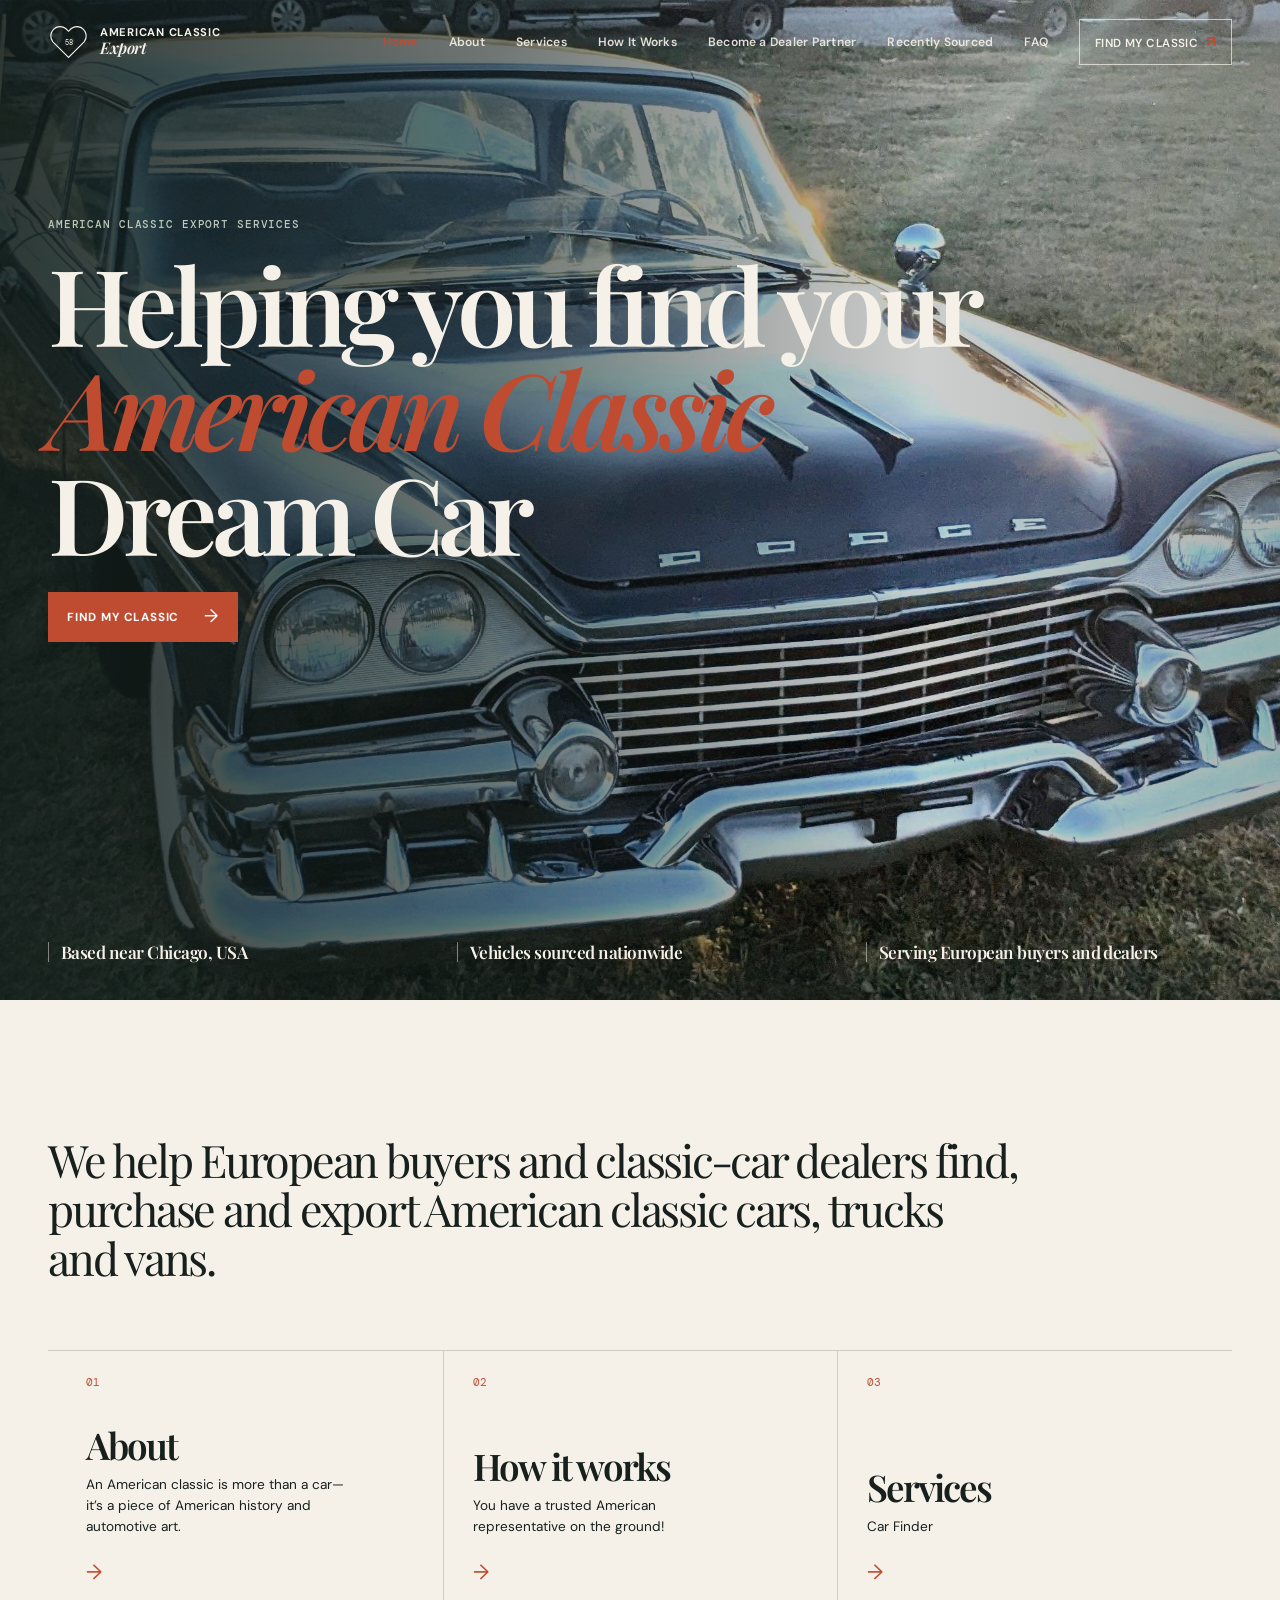
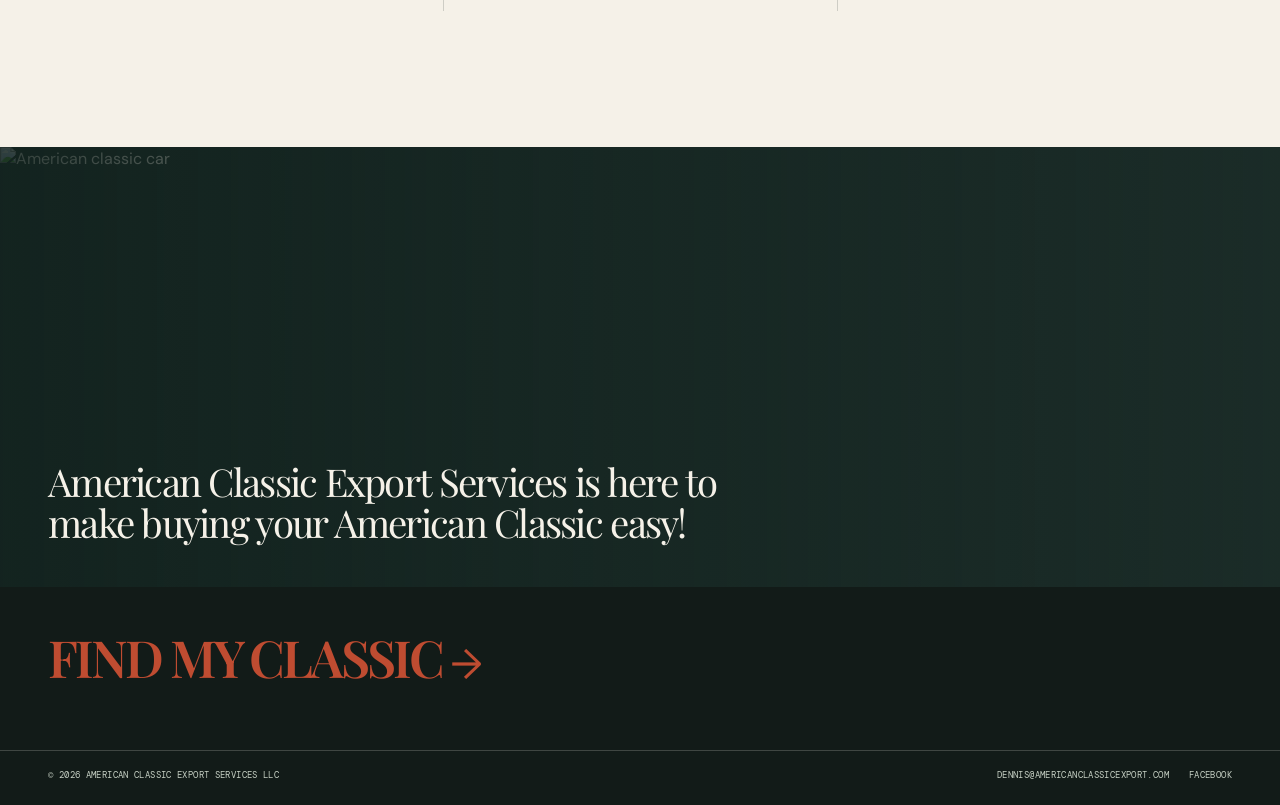
==== index.html @ 4fb4a0dd "Build American Classic Export website" ====
﻿<!doctype html>
<html lang="en">
  <head>
    <meta charset="UTF-8" />
    <meta name="viewport" content="width=device-width, initial-scale=1.0" />
    <meta name="description" content="American Classic Export Services" />
    <title>American Classic Export Services</title>
    <link rel="preconnect" href="https://fonts.googleapis.com" />
    <link rel="preconnect" href="https://fonts.gstatic.com" crossorigin />
    <link
      href="https://fonts.googleapis.com/css2?family=DM+Mono:wght@400;500&family=DM+Sans:opsz,wght@9..40,400;9..40,500;9..40,600;9..40,700&family=Playfair+Display:ital,wght@0,600;0,700;0,800;1,600&display=swap"
      rel="stylesheet"
    />
    <link rel="stylesheet" href="styles.css" />
  </head>
  <body>
    <div class="page-loader" aria-hidden="true"><span>ACE</span></div>
    <header class="site-header" data-site-header></header>
    <main>
      <section class="hero home-hero">
        <div class="hero-backdrop"></div>
        <div class="hero-grid"></div>
        <div class="hero-content wrapper">
          <p class="eyebrow light reveal">American Classic Export Services</p>
          <h1 class="reveal">
            Helping you find your<br /><i>American Classic</i><br />Dream Car
          </h1>
          <div class="hero-actions reveal">
            <a class="button button-primary" href="car-finder.html"
              >FIND MY CLASSIC <span>→</span></a
            >
          </div>
        </div>
        <div class="hero-foot wrapper">
          <div><strong>Based near Chicago, USA</strong></div>
          <div><strong>Vehicles sourced nationwide</strong></div>
          <div><strong>Serving European buyers and dealers</strong></div>
        </div>
      </section>
      <section class="home-intro section wrapper">
        <p class="home-statement reveal">
          We help European buyers and classic-car dealers find, purchase and
          export American classic cars, trucks and vans.
        </p>
        <div class="home-cards">
          <a class="home-card reveal" href="about.html"
            ><span>01</span>
            <h2>About</h2>
            <p>
              An American classic is more than a car—it’s a piece of American
              history and automotive art.
            </p>
            <b>→</b></a
          >
          <a class="home-card reveal" href="how-it-works.html"
            ><span>02</span>
            <h2>How it works</h2>
            <p>You have a trusted American representative on the ground!</p>
            <b>→</b></a
          >
          <a class="home-card reveal" href="services.html"
            ><span>03</span>
            <h2>Services</h2>
            <p>Car Finder</p>
            <b>→</b></a
          >
        </div>
      </section>
      <section class="home-image-band">
        <img src="assets/home-page-background.jpeg" alt="American classic car" />
        <div class="wrapper">
          <p>
            American Classic Export Services is here to make buying your
            American Classic easy!
          </p>
        </div>
      </section>
    </main>
    <footer class="site-footer" data-site-footer></footer>
    <script src="https://cdn.jsdelivr.net/npm/@emailjs/browser@4/dist/email.min.js"></script>
    <script src="app.js"></script>
  </body>
</html>
---- styles.css ----
:root {
  --ink: #17201d;
  --pine: #1c2d29;
  --moss: #657264;
  --cream: #f5f1e8;
  --sand: #dfd4c2;
  --rust: #bf4c31;
  --line: rgba(23, 32, 29, .17);
  --serif: "Playfair Display", Georgia, serif;
  --sans: "DM Sans", Arial, sans-serif;
  --mono: "DM Mono", monospace;
  --ease: cubic-bezier(.2, .75, .25, 1);
}

* { box-sizing: border-box; }
html { scroll-behavior: smooth; scroll-padding-top: 5.5rem; }
body { margin: 0; background: var(--cream); color: var(--ink); font-family: var(--sans); font-size: 16px; line-height: 1.55; overflow-x: hidden; }
body.nav-open { overflow: hidden; }
a { color: inherit; text-decoration: none; }
button, input, textarea, select { font: inherit; }
button { cursor: pointer; }
img { display: block; width: 100%; }

.page-loader { align-items: center; background: var(--pine); color: var(--cream); display: flex; font-family: var(--serif); font-size: 2rem; inset: 0; justify-content: center; letter-spacing: -.08em; opacity: 1; position: fixed; z-index: 100; transition: opacity .45s ease, visibility .45s; }
.page-loader span { border: 1px solid rgba(245,241,232,.5); border-radius: 50%; display: grid; height: 5.4rem; letter-spacing: -.07em; place-items: center; width: 5.4rem; animation: loaderSpin .75s var(--ease); }
body.loaded .page-loader { opacity: 0; visibility: hidden; }
@keyframes loaderSpin { from { opacity: 0; transform: rotate(-25deg) scale(.7); } to { opacity: 1; transform: rotate(0) scale(1); } }

.wrapper { margin: 0 auto; max-width: 1392px; padding-left: 48px; padding-right: 48px; width: 100%; }
.section { padding-bottom: 136px; padding-top: 136px; }
.section-dark { background: var(--pine); color: var(--cream); }
.section-tan { background: var(--sand); }
.eyebrow { align-items: center; color: var(--moss); display: flex; font-family: var(--mono); font-size: .68rem; font-weight: 500; gap: 9px; letter-spacing: .08em; line-height: 1.5; margin: 0 0 19px; text-transform: uppercase; }
.eyebrow span { background: currentColor; display: inline-block; height: 1px; opacity: .7; width: 31px; }
.eyebrow.light { color: #bdc8b8; }
h1, h2, h3, p { margin-top: 0; }
h1, h2, h3 { font-weight: 600; }
h1, h2 { font-family: var(--serif); letter-spacing: -.055em; line-height: .98; }
h1 i, h2 i { color: var(--rust); font-weight: 600; }
h2 { font-size: clamp(3rem, 5.35vw, 5.4rem); margin-bottom: 0; }
.lead { font-size: clamp(1.17rem, 1.6vw, 1.5rem); line-height: 1.46; }

.site-header { align-items: center; color: var(--cream); display: flex; height: 84px; justify-content: space-between; left: 0; padding: 0 48px; position: absolute; right: 0; top: 0; z-index: 10; }
.brand { align-items: center; display: inline-flex; gap: 11px; }
.brand-mark { align-items: center; display: inline-flex; height: 41px; justify-content: center; width: 41px; }
.brand-mark svg { fill: none; height: 100%; stroke: currentColor; stroke-width: 1.2; width: 100%; }
.brand-mark text { fill: currentColor; font-family: var(--mono); font-size: 8px; letter-spacing: 0; stroke: none; }
.brand-name { font-size: .7rem; font-weight: 700; letter-spacing: .065em; line-height: 1.15; text-transform: uppercase; }
.brand-name em { display: block; font-family: var(--serif); font-size: 1rem; font-weight: 600; letter-spacing: -.03em; text-transform: none; }
.main-nav { align-items: center; display: flex; gap: 31px; }
.main-nav > a:not(.nav-cta) { font-size: .76rem; font-weight: 600; letter-spacing: .02em; opacity: .9; position: relative; }
.main-nav > a:not(.nav-cta)::after { background: var(--cream); bottom: -6px; content: ""; height: 1px; left: 0; position: absolute; transform: scaleX(0); transform-origin: right; transition: transform .35s var(--ease); width: 100%; }
.main-nav > a:hover::after { transform: scaleX(1); transform-origin: left; }
.nav-cta { border: 1px solid rgba(245,241,232,.7); font-size: .73rem; font-weight: 600; letter-spacing: .035em; padding: 10px 15px; text-transform: uppercase; transition: background .3s, color .3s; }
.nav-cta span { color: var(--rust); font-size: 1rem; margin-left: 4px; }
.nav-cta:hover { background: var(--cream); color: var(--pine); }
.nav-toggle { background: transparent; border: 0; color: inherit; display: none; padding: 6px 0 6px 10px; }
.nav-toggle span { background: currentColor; display: block; height: 1px; margin: 5px 0; transition: transform .3s var(--ease); width: 25px; }

.hero { background: var(--pine); color: var(--cream); display: flex; flex-direction: column; height: min(900px, 100svh); min-height: 760px; overflow: hidden; position: relative; }
.hero-backdrop { animation: heroIn 1.3s var(--ease) both; background: linear-gradient(90deg, rgba(19,30,27,.88) 0%, rgba(19,30,27,.58) 39%, rgba(19,30,27,.16) 72%, rgba(19,30,27,.30) 100%), url("assets/_58%20Dodge%2022.jpeg") center 48% / cover no-repeat; inset: 0; position: absolute; transform: scale(1.06); }
@keyframes heroIn { to { transform: scale(1); } }
.hero-grid { background-image: linear-gradient(rgba(255,255,255,.06) 1px, transparent 1px), linear-gradient(90deg, rgba(255,255,255,.06) 1px, transparent 1px); background-size: 72px 72px; inset: 0; mask-image: linear-gradient(to bottom, rgba(0,0,0,.7), transparent 65%); opacity: .28; position: absolute; }
.hero-content { flex: 1; padding-bottom: 180px; padding-top: clamp(180px, 24vh, 238px); position: relative; }
.hero h1 { font-size: clamp(4.3rem, 8.3vw, 8.7rem); margin: 0 0 25px; max-width: 820px; }
.hero-copy { font-size: clamp(1rem, 1.4vw, 1.25rem); line-height: 1.5; margin-bottom: 34px; max-width: 480px; }
.hero-actions { align-items: center; display: flex; gap: 28px; }
.button { align-items: center; border: 1px solid transparent; display: inline-flex; font-size: .73rem; font-weight: 700; gap: 25px; justify-content: space-between; letter-spacing: .07em; padding: 15px 18px; text-transform: uppercase; transition: background .3s, border-color .3s, color .3s, transform .3s var(--ease); }
.button span { font-size: 1.15rem; font-weight: 400; line-height: .8; transition: transform .3s var(--ease); }
.button:hover { transform: translateY(-3px); }
.button:hover span { transform: translateX(5px); }
.button-primary { background: var(--rust); color: white; }
.button-primary:hover { background: #ce583b; }
.button-dark { background: var(--ink); color: var(--cream); }
.button-dark:hover { background: var(--rust); }
.button-outline { border-color: rgba(245,241,232,.8); color: var(--cream); }
.button-outline:hover { background: var(--cream); color: var(--pine); }
.text-link { align-items: center; border-bottom: 1px solid rgba(23,32,29,.35); display: inline-flex; font-family: var(--mono); font-size: .7rem; font-weight: 500; gap: 10px; letter-spacing: .04em; padding-bottom: 4px; text-transform: uppercase; transition: border-color .3s, color .3s; }
.text-link span { color: var(--rust); font-size: 1.05rem; transition: transform .3s var(--ease); }
.text-link:hover { border-color: var(--rust); color: var(--rust); }
.text-link:hover span { transform: translateX(4px); }
.text-link.light { border-color: rgba(245,241,232,.45); }
.hero-foot { align-items: end; bottom: 0; display: flex; gap: 43px; left: 0; padding-bottom: 38px; position: absolute; right: 0; z-index: 3; }
.hero-foot > div { flex: 1; min-width: 0; }
.hero-foot > div:not(.scroll-prompt) { border-left: 1px solid rgba(245,241,232,.48); padding-left: 12px; }
.hero-foot strong { display: block; font-family: var(--serif); font-size: clamp(.9rem, 1.35vw, 1.3rem); font-weight: 600; letter-spacing: -.03em; line-height: 1.15; white-space: normal; }
.hero-foot small { font-family: var(--mono); font-size: .58rem; letter-spacing: .05em; text-transform: uppercase; }
.scroll-prompt { align-items: center; color: rgba(245,241,232,.85); display: flex; font-family: var(--mono); font-size: .58rem; gap: 10px; letter-spacing: .06em; margin-left: auto; text-transform: uppercase; }
.scroll-prompt span { border: 1px solid currentColor; border-radius: 50%; display: inline-block; height: 8px; width: 8px; animation: pulse 1.8s ease infinite; }
@keyframes pulse { 50% { box-shadow: 0 0 0 6px rgba(245,241,232,0); } }

.intro { display: grid; gap: 40px 8%; grid-template-columns: .92fr .9fr; }
.intro-title h2 { max-width: 540px; }
.intro-copy { padding-top: 64px; }
.intro-copy p:not(.lead) { color: #56605a; font-size: .95rem; max-width: 500px; }
.intro-copy .text-link { margin-top: 12px; }
.intro-image { grid-column: 1 / -1; margin-top: 32px; overflow: hidden; position: relative; }
.intro-image img { height: min(47vw, 560px); object-fit: cover; object-position: center 55%; transition: transform 1s var(--ease); }
.intro-image:hover img { transform: scale(1.025); }
.image-note { background: var(--cream); bottom: 0; font-family: var(--mono); font-size: .63rem; letter-spacing: .06em; line-height: 1.6; padding: 18px 24px; position: absolute; right: 7.8%; text-transform: uppercase; }
.image-note span { color: var(--rust); display: block; font-size: .9rem; margin-bottom: 3px; }

.services { padding: 122px 0 136px; }
.section-heading { max-width: 690px; }
.services .section-heading { margin-bottom: 71px; }
.services-list { border-top: 1px solid rgba(245,241,232,.25); }
.service-row { align-items: center; border-bottom: 1px solid rgba(245,241,232,.25); color: inherit; display: grid; gap: 20px; grid-template-columns: 62px minmax(235px, .9fr) 1.1fr 24px; min-height: 123px; padding: 22px 7px; transition: background .35s, padding .35s; }
.service-row:hover { background: rgba(245,241,232,.06); padding-left: 17px; padding-right: 17px; }
.service-number { color: #bdc8b8; font-family: var(--mono); font-size: .7rem; }
.service-row h3 { font-family: var(--serif); font-size: clamp(1.5rem, 2.25vw, 2.25rem); letter-spacing: -.04em; line-height: 1.03; margin: 0; }
.service-row p { color: #bdc8b8; font-size: .86rem; margin: 0; max-width: 350px; }
.service-row b { color: var(--rust); font-size: 1.35rem; font-weight: 400; text-align: right; transition: transform .3s var(--ease); }
.service-row:hover b { transform: translate(4px,-4px); }

.process { padding-bottom: 121px; padding-top: 135px; }
.process .section-heading { margin-bottom: 76px; }
.process-grid { display: grid; grid-template-columns: repeat(5, 1fr); }
.process-step { border-left: 1px solid var(--line); min-height: 233px; padding: 0 26px 0 20px; }
.process-step:first-child { border-left: 0; padding-left: 0; }
.process-step span { color: var(--rust); display: block; font-family: var(--mono); font-size: .75rem; margin-bottom: 58px; }
.process-step h3 { font-family: var(--serif); font-size: 1.32rem; letter-spacing: -.035em; line-height: 1.08; margin-bottom: 11px; }
.process-step p { color: #5a655d; font-size: .8rem; line-height: 1.55; margin: 0; }
.process-note { border-top: 1px solid var(--line); font-size: .86rem; margin: 44px 0 0; padding-top: 19px; }
.process-note strong { color: var(--rust); }

.pricing { padding: 129px 0 118px; }
.pricing .section-heading { margin-bottom: 65px; }
.pricing-grid { display: grid; grid-template-columns: repeat(4, 1fr); }
.price-card { border-left: 1px solid rgba(23,32,29,.22); display: flex; flex-direction: column; min-height: 365px; padding: 20px 25px 21px; }
.price-card:first-child { border-left: 0; padding-left: 0; }
.price-card.featured { background: var(--rust); color: white; margin: -20px 0; padding: 40px 25px 36px; }
.card-label { color: var(--moss); font-family: var(--mono); font-size: .64rem; letter-spacing: .07em; margin-bottom: 57px; text-transform: uppercase; }
.featured .card-label { color: #ffe1d8; }
.price-card h3 { font-family: var(--serif); font-size: 1.65rem; letter-spacing: -.04em; line-height: 1.1; margin-bottom: 19px; }
.price { font-family: var(--serif); font-size: 3.8rem; font-weight: 600; letter-spacing: -.07em; line-height: .85; margin-bottom: 27px; }
.price sup { font-family: var(--sans); font-size: 1.45rem; letter-spacing: -.05em; margin-right: 2px; vertical-align: top; }
.price-card > p:not(.card-label) { color: #5d665e; font-size: .78rem; line-height: 1.6; margin-bottom: 19px; }
.featured > p:not(.card-label) { color: #ffe9e3; }
.price-card .text-link { align-self: flex-start; margin-top: auto; }
.featured .text-link { border-color: rgba(255,255,255,.55); }
.payment-note { border-top: 1px solid rgba(23,32,29,.22); font-size: .84rem; margin: 49px 0 0; padding-top: 19px; }
.payment-note span { color: var(--rust); margin-right: 8px; }

.vehicles { padding-bottom: 130px; padding-top: 133px; }
.vehicles .section-heading { margin-bottom: 61px; }
.vehicle-grid { display: grid; gap: 23px; grid-template-columns: 1.18fr .82fr; }
.vehicle-card { overflow: hidden; position: relative; }
.vehicle-card.large { grid-row: span 2; }
.vehicle-card::after { background: linear-gradient(transparent 38%, rgba(9,16,14,.8)); content: ""; inset: 0; pointer-events: none; position: absolute; }
.vehicle-card img { height: 286px; object-fit: cover; transition: transform .8s var(--ease); }
.vehicle-card.large img { height: 594px; }
.vehicle-card:hover img { transform: scale(1.045); }
.vehicle-card div { bottom: 0; color: var(--cream); left: 0; padding: 22px 25px; position: absolute; z-index: 1; }
.vehicle-card p { font-family: var(--mono); font-size: .61rem; letter-spacing: .07em; margin-bottom: 5px; text-transform: uppercase; }
.vehicle-card h3 { font-family: var(--serif); font-size: 1.4rem; letter-spacing: -.04em; line-height: 1.05; margin: 0; }
.inventory-callout { align-items: center; border-bottom: 1px solid var(--line); border-top: 1px solid var(--line); display: flex; justify-content: space-between; margin-top: 62px; padding: 27px 0; }
.inventory-callout .eyebrow { margin-bottom: 7px; }
.inventory-callout h3 { font-family: var(--serif); font-size: 1.75rem; letter-spacing: -.04em; line-height: 1; margin: 0; }

.dealers { background: linear-gradient(90deg, rgba(22,39,35,.98), rgba(22,39,35,.79)), url("assets/dennis-with-car.jpeg") center / cover; color: var(--cream); padding: 141px 0; }
.dealers-layout { display: grid; gap: 12%; grid-template-columns: .9fr 1fr; }
.dealer-copy { padding-top: 44px; }
.dealer-copy p:not(.lead) { color: #cbd2ca; font-size: .91rem; max-width: 520px; }
.dealer-copy .button { margin-top: 19px; }

.faq { display: grid; gap: 8%; grid-template-columns: .9fr 1.15fr; padding-bottom: 137px; padding-top: 137px; }
.faq-list { border-top: 1px solid var(--line); }
.faq details { border-bottom: 1px solid var(--line); }
.faq summary { cursor: pointer; display: block; font-family: var(--serif); font-size: clamp(1.45rem, 2.2vw, 2.1rem); font-weight: 600; letter-spacing: -.035em; line-height: 1.15; list-style: none; padding: 28px 0; }
.faq summary::-webkit-details-marker { display: none; }
.faq details { padding: 0 24px; transition: background .3s ease; }
.faq details[open] { background: rgba(223, 212, 194, .35); }
.faq summary { border-radius: 8px; transition: background .35s ease, padding .35s ease, color .35s ease; }
.faq summary:hover { background: rgba(223, 212, 194, .5); color: var(--rust); padding-left: 16px; }
.faq details p { color: #59635d; font-size: .96rem; line-height: 1.7; margin-bottom: 26px; max-width: 760px; }
.faq details p { opacity: 0; transform: translateY(-8px); transition: opacity .35s ease, transform .35s ease; }
.faq .faq-answer { height: 0; opacity: 0; overflow: hidden; transform: translateY(-12px); transition: height .42s cubic-bezier(.2,.75,.25,1), opacity .28s ease, transform .42s cubic-bezier(.2,.75,.25,1); }
.faq details[open] .faq-answer { opacity: 1; transform: translateY(0); }
.faq details.faq-closing .faq-answer { opacity: 0; transform: translateY(-12px); }
.faq details .faq-answer p, .faq details .faq-answer ul { opacity: 1; transform: none; }
.faq details[open] p:nth-of-type(2) { transition-delay: .06s; }
.faq details[open] p:nth-of-type(3) { transition-delay: .12s; }

.finder { padding: 136px 0 140px; }
.finder-layout { display: grid; gap: 8%; grid-template-columns: .75fr 1.25fr; }
.finder-intro { max-width: 450px; }
.finder-intro h2 { font-size: clamp(3rem, 4.7vw, 4.6rem); }
.finder-intro > p:not(.eyebrow) { color: #c2ccc1; font-size: .95rem; margin: 26px 0 35px; }
.finder-contact { border-top: 1px solid rgba(245,241,232,.3); display: flex; flex-direction: column; gap: 10px; padding-top: 17px; }
.finder-contact a { color: #dfe6dc; font-family: var(--mono); font-size: .68rem; letter-spacing: .02em; transition: color .3s; }
.finder-contact a:hover { color: var(--rust); }
.inquiry-form { border-top: 1px solid rgba(245,241,232,.33); padding-top: 16px; }
.form-heading { align-items: center; color: #dce3da; display: flex; font-family: var(--mono); font-size: .63rem; justify-content: space-between; letter-spacing: .06em; margin-bottom: 20px; text-transform: uppercase; }
.form-heading small { color: #a7b4a8; font-size: .6rem; }
.contact-heading { border-top: 1px solid rgba(245,241,232,.24); margin-top: 32px; padding-top: 18px; }
.form-grid { display: grid; gap: 17px 16px; grid-template-columns: 1fr 1fr; }
label { color: inherit; display: block; font-family: var(--mono); font-size: .62rem; letter-spacing: .055em; text-transform: uppercase; }
.form-grid .full { grid-column: 1 / -1; }
.required-mark { color: var(--rust); font-size: .78rem; }
input, textarea, select { -webkit-appearance: none; background: transparent; border: 0; border-bottom: 1px solid rgba(245,241,232,.4); border-radius: 0; color: var(--cream); display: block; font-family: var(--sans); font-size: .91rem; letter-spacing: 0; margin-top: 4px; outline: none; padding: 8px 0 9px; text-transform: none; transition: border-color .25s, background .25s; width: 100%; }
textarea { line-height: 1.45; resize: vertical; }
select { background: url("data:image/svg+xml,%3Csvg xmlns='http://www.w3.org/2000/svg' width='13' height='7' viewBox='0 0 13 7'%3E%3Cpath d='m1 1 5.5 5L12 1' fill='none' stroke='%23f5f1e8' stroke-width='1.2'/%3E%3C/svg%3E") right 6px center / 11px no-repeat; padding-right: 28px; }
option { background: var(--pine); color: var(--cream); }
input::placeholder, textarea::placeholder { color: #b5c1b5; opacity: 1; }
input:focus, textarea:focus, select:focus { border-color: var(--rust); }
.submit-button { margin-top: 31px; }
.form-status { color: #d9e6d4; font-size: .8rem; margin: 13px 0 0; min-height: 1.2em; }
.form-status.error { color: #ffb6a5; }

.parts { padding: 112px 0 123px; }
.parts-layout { display: grid; gap: 12%; grid-template-columns: .8fr 1fr; }
.parts h2 { font-size: clamp(3rem, 4.6vw, 4.55rem); }
.parts-layout > div > p:not(.eyebrow) { color: #59625b; font-size: .94rem; max-width: 400px; }
.parts-form { display: grid; gap: 18px; grid-template-columns: 1fr 1fr; }
.parts-form label:nth-child(5), .parts-form label:nth-child(6) { grid-column: 1 / -1; }
.parts-form input, .parts-form textarea { border-color: rgba(23,32,29,.35); color: var(--ink); }
.parts-form input::placeholder, .parts-form textarea::placeholder { color: #657066; }
.parts-form input:focus, .parts-form textarea:focus { border-color: var(--rust); }
.parts-form .submit-button { align-self: end; justify-self: start; margin: 0; }
.parts-form .form-status { align-self: center; color: var(--ink); grid-column: 1 / -1; margin: -7px 0 0; }
.parts-form .form-status.error { color: #9e2f18; }

.site-footer { background: #121b18; color: var(--cream); padding: 45px 0 22px; }
.footer-top { align-items: center; display: flex; justify-content: space-between; }
.footer-cta { color: var(--rust); font-family: var(--serif); font-size: clamp(2.2rem, 4vw, 3.8rem); font-weight: 600; letter-spacing: -.06em; line-height: 1; }
.footer-cta span { display: inline-block; font-family: var(--sans); font-size: .8em; font-weight: 400; transition: transform .3s var(--ease); }
.footer-cta:hover span { transform: translate(5px,-4px); }
.footer-bottom { align-items: center; border-top: 1px solid rgba(245,241,232,.2); color: #c6d0c4; display: flex; font-family: var(--mono); font-size: .59rem; justify-content: space-between; letter-spacing: .04em; margin-top: 52px; padding-top: 17px; text-transform: uppercase; }
.footer-bottom p { margin: 0; }
.footer-bottom div { display: flex; gap: 20px; }
.footer-bottom a:hover { color: var(--rust); }

.reveal { opacity: 0; transform: translateY(22px); transition: opacity .8s var(--ease), transform .8s var(--ease); }
.reveal.is-visible { opacity: 1; transform: translateY(0); }
.services-list .reveal:nth-child(2) { transition-delay: .06s; }.services-list .reveal:nth-child(3) { transition-delay: .12s; }.services-list .reveal:nth-child(4) { transition-delay: .18s; }.services-list .reveal:nth-child(5) { transition-delay: .24s; }

@media (max-width: 900px) {
  .wrapper, .site-header { padding-left: 27px; padding-right: 27px; }
  .site-header { height: 74px; }
  .nav-toggle { display: block; z-index: 2; }
  .main-nav { background: var(--pine); flex-direction: column; gap: 25px; inset: 0; justify-content: center; opacity: 0; pointer-events: none; position: fixed; transform: translateY(-14px); transition: opacity .35s, transform .35s; }
  .main-nav > a:not(.nav-cta) { font-family: var(--serif); font-size: 2rem; }
  .main-nav .nav-cta { font-size: .78rem; margin-top: 10px; }
  .nav-open .main-nav { opacity: 1; pointer-events: auto; transform: translateY(0); }
  .nav-open .nav-toggle span:first-child { transform: translateY(3px) rotate(45deg); }.nav-open .nav-toggle span:last-child { transform: translateY(-3px) rotate(-45deg); }
  .intro, .faq, .finder-layout, .parts-layout, .dealers-layout { gap: 40px; grid-template-columns: 1fr; }
  .intro-copy { padding-top: 0; }
  .intro-image { margin-top: 0; }
  .process-grid { grid-template-columns: repeat(3, 1fr); row-gap: 40px; }
  .process-step:nth-child(4) { border-left: 0; padding-left: 0; }
  .pricing-grid { grid-template-columns: 1fr 1fr; row-gap: 1px; }
  .price-card:nth-child(3) { border-left: 0; padding-left: 0; }
  .price-card.featured { margin: -10px 0; }
  .faq .section-heading, .finder-intro, .dealer-copy { max-width: none; }
  .dealer-copy { padding-top: 0; }
  .finder-intro { display: grid; grid-template-columns: 1fr 1fr; column-gap: 28px; }
  .finder-intro .eyebrow, .finder-intro h2 { grid-column: 1 / -1; }
  .finder-intro > p:not(.eyebrow) { margin: 14px 0 0; }
  .finder-contact { margin-top: 15px; }
}

@media (max-width: 600px) {
  .section { padding-bottom: 82px; padding-top: 82px; }
  h2 { font-size: clamp(2.85rem, 14vw, 4rem); }
  .hero { min-height: 820px; }
  .hero-backdrop { background-position: 59% center; }
  .hero-grid { background-size: 46px 46px; }
  .hero-content { padding-bottom: 100px; padding-top: 157px; }
  .hero h1 { font-size: clamp(3.65rem, 17.5vw, 5.5rem); }
  .hero-copy { font-size: .97rem; max-width: 355px; }
  .hero-actions { align-items: flex-start; flex-direction: column; gap: 18px; }
  .hero-foot { bottom: 22px; gap: 22px; }
  .hero-foot > div:not(.scroll-prompt) { padding-left: 8px; }
  .hero-foot strong { font-size: 1.05rem; }
  .hero-foot small { font-size: .49rem; }
  .scroll-prompt { display: none; }
  .intro { gap: 28px; }
  .intro-image img { height: 310px; }
  .image-note { padding: 13px 16px; right: 0; }
  .services { padding: 82px 0; }
  .services .section-heading, .process .section-heading, .pricing .section-heading, .vehicles .section-heading { margin-bottom: 44px; }
  .service-row { gap: 11px; grid-template-columns: 28px 1fr 18px; min-height: 103px; }
  .service-row p { display: none; }
  .service-row h3 { font-size: 1.48rem; }
  .process { padding-bottom: 74px; padding-top: 83px; }
  .process-grid { grid-template-columns: 1fr 1fr; row-gap: 32px; }
  .process-step, .process-step:nth-child(4) { border-left: 1px solid var(--line); min-height: 188px; padding-left: 15px; padding-right: 11px; }
  .process-step:nth-child(odd) { border-left: 0; padding-left: 0; }
  .process-step span { margin-bottom: 36px; }
  .process-step h3 { font-size: 1.2rem; }
  .process-note { margin-top: 30px; }
  .pricing { padding: 83px 0 80px; }
  .pricing-grid { display: block; }
  .price-card, .price-card:first-child, .price-card:nth-child(3) { border-left: 0; border-top: 1px solid rgba(23,32,29,.22); min-height: auto; padding: 26px 0; }
  .price-card.featured { margin: 0; padding: 30px 22px; }
  .card-label { margin-bottom: 34px; }
  .price-card > p:not(.card-label) { max-width: 370px; }
  .payment-note { margin-top: 30px; }
  .vehicles { padding-bottom: 79px; padding-top: 84px; }
  .vehicle-grid { display: block; }
  .vehicle-card, .vehicle-card.large { margin-bottom: 15px; }
  .vehicle-card img, .vehicle-card.large img { height: 285px; }
  .inventory-callout { align-items: flex-start; flex-direction: column; gap: 18px; margin-top: 35px; }
  .dealers { padding: 84px 0; }
  .faq { padding-bottom: 83px; padding-top: 83px; }
  .faq summary { font-size: 1.35rem; padding: 24px 0; }
  .finder { padding: 82px 0; }
  .finder-intro { display: block; }
  .finder-intro > p:not(.eyebrow) { margin: 21px 0 28px; }
  .form-grid { grid-template-columns: 1fr; }
  .form-grid .full { grid-column: auto; }
  .parts { padding: 81px 0; }
  .parts-form { grid-template-columns: 1fr; }
  .parts-form label:nth-child(5), .parts-form label:nth-child(6) { grid-column: auto; }
  .footer-top { align-items: flex-start; flex-direction: column; gap: 38px; }
  .footer-bottom { align-items: flex-start; flex-direction: column; gap: 13px; margin-top: 39px; }
  .footer-bottom div { flex-wrap: wrap; gap: 9px 16px; }
}

@media (prefers-reduced-motion: reduce) {
  *, *::before, *::after { animation-duration: .01ms !important; animation-iteration-count: 1 !important; scroll-behavior: auto !important; transition-duration: .01ms !important; }
}

/* Multi-page prototype */
body { animation: page-enter .45s ease both; }
@keyframes page-enter { from { opacity: 0; } to { opacity: 1; } }
body.page-leaving { animation: page-leave .28s ease both; pointer-events: none; }
@keyframes page-leave { to { opacity: 0; } }
.page-loader { display: none; }
.main-nav > a.active:not(.nav-cta) { color: var(--rust); }
.page-hero { align-items: end; background: linear-gradient(115deg, rgba(18,34,30,.98), rgba(22,45,40,.82)), url("assets/home-page-background.jpeg") center / cover; color: var(--cream); display: flex; min-height: 390px; padding: 130px 0 63px; }
.page-hero h1 { font-size: clamp(4rem, 8vw, 7.5rem); margin: 0; max-width: 1020px; }
.finder-hero { background-image: linear-gradient(115deg, rgba(18,34,30,.98), rgba(22,45,40,.58)), url("assets/_58%20Dodge%2022.jpeg"); }
.dealer-hero { background-image: linear-gradient(115deg, rgba(18,34,30,.98), rgba(22,45,40,.58)), url("assets/yet-another-background-car.jpeg"); }
.home-hero h1 { max-width: 980px; }
.home-hero { height: 1000px; min-height: 1000px; }
.home-hero .hero-content { z-index: 4; }
.home-hero .hero-actions { margin-top: 28px; position: relative; z-index: 6; }
.home-hero .hero-foot { z-index: 3; }
.home-hero .hero-foot { background: linear-gradient(to top, rgba(19,30,27,.28), transparent); }
.home-statement { font-family: var(--serif); font-size: clamp(2rem, 3.5vw, 3.5rem); letter-spacing: -.05em; line-height: 1.09; margin: 0 0 68px; max-width: 970px; }
.home-cards { border-top: 1px solid var(--line); display: grid; grid-template-columns: repeat(3, 1fr); }
.home-card { border-left: 1px solid var(--line); display: flex; flex-direction: column; min-height: 260px; padding: 23px 29px; transition: background .35s var(--ease), color .35s var(--ease); }
.home-card:first-child { border-left: 0; padding-left: clamp(20px, 3vw, 42px); }
.home-card:hover { background: var(--pine); color: var(--cream); }
.home-card span, .sale-list span, .link-list span { color: var(--rust); font-family: var(--mono); font-size: .68rem; }
.home-card h2 { font-size: 2.3rem; margin: auto 0 11px; }
.home-card p { font-size: .85rem; margin: 0; max-width: 260px; }
.home-card b { color: var(--rust); font-size: 1.3rem; font-weight: 400; margin-top: 19px; }
.home-image-band { background: var(--pine); color: var(--cream); position: relative; }
.home-image-band::after { background: linear-gradient(90deg, rgba(18,34,30,.85), rgba(18,34,30,.1)); content: ""; inset: 0; position: absolute; }
.home-image-band img { height: 440px; object-fit: cover; object-position: center 55%; }
.home-image-band div { bottom: 44px; left: 0; position: absolute; right: 0; z-index: 1; }
.home-image-band p { font-family: var(--serif); font-size: clamp(1.8rem, 3vw, 3.2rem); letter-spacing: -.045em; line-height: 1.08; margin: 0; max-width: 750px; }
.content-page { min-height: 440px; }
.page-intro { border-bottom: 1px solid var(--line); font-family: var(--serif); font-size: clamp(2rem, 3vw, 3.1rem); letter-spacing: -.045em; line-height: 1.1; margin-bottom: 35px; max-width: 800px; }
.page-intro p { margin-bottom: 35px; }
.about-layout { align-items: start; display: grid; gap: 9%; grid-template-columns: .95fr 1fr; }
.feature-photo { overflow: hidden; }
.feature-photo img { height: 560px; object-fit: cover; }
.rich-copy { max-width: 720px; }
.rich-copy p { font-size: 1rem; line-height: 1.75; margin-bottom: 1.35rem; }
.rich-copy p:first-child { font-family: var(--serif); font-size: clamp(1.55rem, 2.3vw, 2.25rem); letter-spacing: -.035em; line-height: 1.25; }
.rich-copy h2 { font-family: var(--serif); font-size: clamp(1.7rem, 2.6vw, 2.5rem); letter-spacing: -.04em; line-height: 1.13; margin: 2.1rem 0 1rem; }
.rich-copy a { border-bottom: 1px solid var(--rust); color: var(--rust); }
.narrow-content { padding-left: max(48px, calc((100% - 1100px) / 2)); padding-right: max(48px, calc((100% - 1100px) / 2)); }
.dealer-content .rich-copy { max-width: 100%; }
.dealer-content .rich-copy p { max-width: 930px; }
.services-page { background: var(--cream); }
.services-page .link-list { background: rgba(255, 255, 255, .34); border: 1px solid rgba(23, 32, 29, .12); padding: 0 22px; }
.services-page .link-list > * { border-color: rgba(23, 32, 29, .13); }
.services-page .link-list > a:hover { background: rgba(191, 76, 49, .08); }
.pricing { background: var(--cream); }
.pricing .price-card { background: rgba(255, 255, 255, .43); border-color: rgba(23, 32, 29, .14); }
.pricing .price-card.featured { background: var(--rust); }
.how-works-hero { background-image: linear-gradient(115deg, rgba(18,34,30,.86), rgba(22,45,40,.35)), url("assets/mustang.JPG"); }
.step-link { border-bottom: 1px solid var(--rust); color: var(--rust); display: inline-flex; font-family: var(--mono); font-size: .78rem; gap: 12px; padding-bottom: 4px; transition: gap .3s ease, color .3s ease; }
.step-link:hover { color: var(--ink); gap: 18px; }
.link-list { border-top: 1px solid var(--line); }
.link-list > * { align-items: center; border-bottom: 1px solid var(--line); display: flex; font-family: var(--serif); font-size: clamp(1.8rem, 3vw, 3rem); gap: 27px; letter-spacing: -.045em; line-height: 1.1; min-height: 109px; padding: 16px 8px; transition: background .3s, padding .3s; }
.link-list > * > span { color: var(--rust); flex: 0 0 48px; font-family: var(--mono); font-size: 1rem; font-weight: 500; }
.link-list > * > b { color: var(--rust); font-family: var(--sans); font-size: 1.65rem; font-weight: 400; margin-left: auto; }
.link-list > a:hover { background: var(--sand); padding-left: 20px; }
.link-list b { color: var(--rust); font-family: var(--sans); font-size: 1.3rem; font-weight: 400; }
.payment-link { align-items: center; border-bottom: 1px solid var(--ink); display: inline-flex; font-family: var(--mono); font-size: .78rem; gap: 15px; letter-spacing: .07em; margin-top: 48px; padding-bottom: 7px; text-transform: uppercase; }
.payment-link span { color: var(--rust); font-size: 1.2rem; }
.how-copy { display: grid; gap: 8%; grid-template-columns: .75fr 1.25fr; }
.steps-list { border-top: 1px solid var(--line); }
.steps-list article { border-bottom: 1px solid var(--line); padding: 24px 0 26px 56px; position: relative; }
.steps-list .step-number { color: var(--rust); font-family: var(--mono); font-size: .73rem; left: 0; position: absolute; top: 32px; }
.step-link .step-arrow { color: inherit; display: inline; font-family: inherit; font-size: inherit; left: auto; position: static; top: auto; }
.steps-list h2 { font-family: var(--serif); font-size: 1.75rem; letter-spacing: -.04em; margin: 0 0 15px; }
.steps-list p { font-size: .91rem; line-height: 1.62; margin: 0 0 11px; }
.contact-page { min-height: 350px; }
.contact-links { display: flex; flex-direction: column; gap: 19px; }
.contact-links a { border-bottom: 1px solid var(--line); font-family: var(--serif); font-size: clamp(1.4rem, 2.7vw, 2.5rem); letter-spacing: -.04em; padding-bottom: 16px; transition: color .3s; }
.contact-links a:hover { color: var(--rust); }
.source-grid { display: grid; gap: 23px; grid-template-columns: 1.18fr .82fr; }
.source-grid .vehicle-card:nth-child(1) { grid-row: span 2; }
.source-grid .vehicle-card:nth-child(1) img { height: 594px; }
.sale-list { border-top: 1px solid var(--line); }
.sale-list { display: grid; gap: 23px; grid-template-columns: repeat(2, 1fr); }
.sale-list div { min-height: 330px; overflow: hidden; position: relative; }
.sale-list img { height: 330px; object-fit: cover; transition: transform .8s var(--ease); width: 100%; }
.sale-list div:hover img { transform: scale(1.045); }
.sale-list div::after { background: linear-gradient(transparent 35%, rgba(9,16,14,.84)); content: ""; inset: 0; pointer-events: none; position: absolute; }
.sale-list div > span, .sale-list div > strong { bottom: 56px; color: var(--cream); font-family: var(--serif); font-size: clamp(1.45rem, 2.4vw, 2.4rem); left: 24px; letter-spacing: -.045em; line-height: 1.05; position: absolute; z-index: 1; }
.sale-list div > span { color: var(--rust); font-family: var(--mono); font-size: .7rem; left: 24px; top: auto; bottom: 25px; }
.sale-list div > strong { bottom: 24px; left: 58px; }
.faq-page { display: grid; gap: 8%; grid-template-columns: .75fr 1.25fr; }
.faq-page .faq-list { border-top: 1px solid var(--line); }
.faq-page .faq-list p, .faq-page .faq-list ul { color: #59635d; font-size: .96rem; line-height: 1.7; max-width: 760px; }
.faq-page .faq-list ul { margin: -7px 0 24px; padding-left: 22px; }
.faq-page details { margin-bottom: 10px; }
.faq-page details[open] summary { color: var(--rust); }
.footer-cta-wrap { padding-bottom: 44px; }
.footer-cta-wrap p { color: #c6d0c4; font-family: var(--mono); font-size: .61rem; letter-spacing: .07em; margin: 0 0 16px; text-transform: uppercase; }
.site-footer .footer-bottom { margin-top: 20px; }
.footer-pages { display: flex; flex-wrap: wrap; gap: 10px 25px; padding-top: 22px; }
.footer-pages a { color: #c6d0c4; font-family: var(--mono); font-size: .61rem; letter-spacing: .04em; text-transform: uppercase; transition: color .3s; }
.footer-pages a:hover { color: var(--rust); }

@media (max-width: 900px) {
  .page-hero { min-height: 340px; padding-bottom: 48px; }
  .home-hero { height: 900px; min-height: 900px; }
  .about-layout, .how-copy, .faq-page { grid-template-columns: 1fr; }
  .narrow-content { padding-left: 27px; padding-right: 27px; }
  .feature-photo img { height: 480px; }
  .source-grid { grid-template-columns: 1fr 1fr; }
  .source-grid .vehicle-card:nth-child(1) { grid-row: span 2; }
}
@media (max-width: 600px) {
  .page-hero { min-height: 287px; padding: 112px 0 36px; }
  .page-hero h1 { font-size: clamp(3.25rem, 15vw, 5rem); }
  .home-hero h1 { font-size: clamp(3.2rem, 14vw, 4.8rem); }
  .home-cards { display: block; }
  .home-card, .home-card:first-child { border-bottom: 1px solid var(--line); border-left: 0; min-height: 180px; padding: 19px 0; }
  .home-card h2 { font-size: 2rem; }
  .home-image-band img { height: 330px; }
  .home-image-band div { bottom: 26px; }
  .about-layout, .how-copy, .faq-page { gap: 36px; }
  .feature-photo img { height: 340px; }
  .link-list > * { font-size: 1.65rem; gap: 15px; grid-template-columns: 33px 1fr 22px; min-height: 86px; }
  .source-grid { display: block; }
  .source-grid .vehicle-card, .source-grid .vehicle-card:nth-child(1) { margin-bottom: 16px; }
  .source-grid .vehicle-card img, .source-grid .vehicle-card:nth-child(1) img { height: 280px; }
  .sale-list { display: block; }
  .sale-list div, .sale-list img { height: 260px; min-height: 260px; margin-bottom: 15px; }
  .sale-list div > strong { font-size: 1.6rem; }
  .footer-cta-wrap { padding-bottom: 34px; }
}
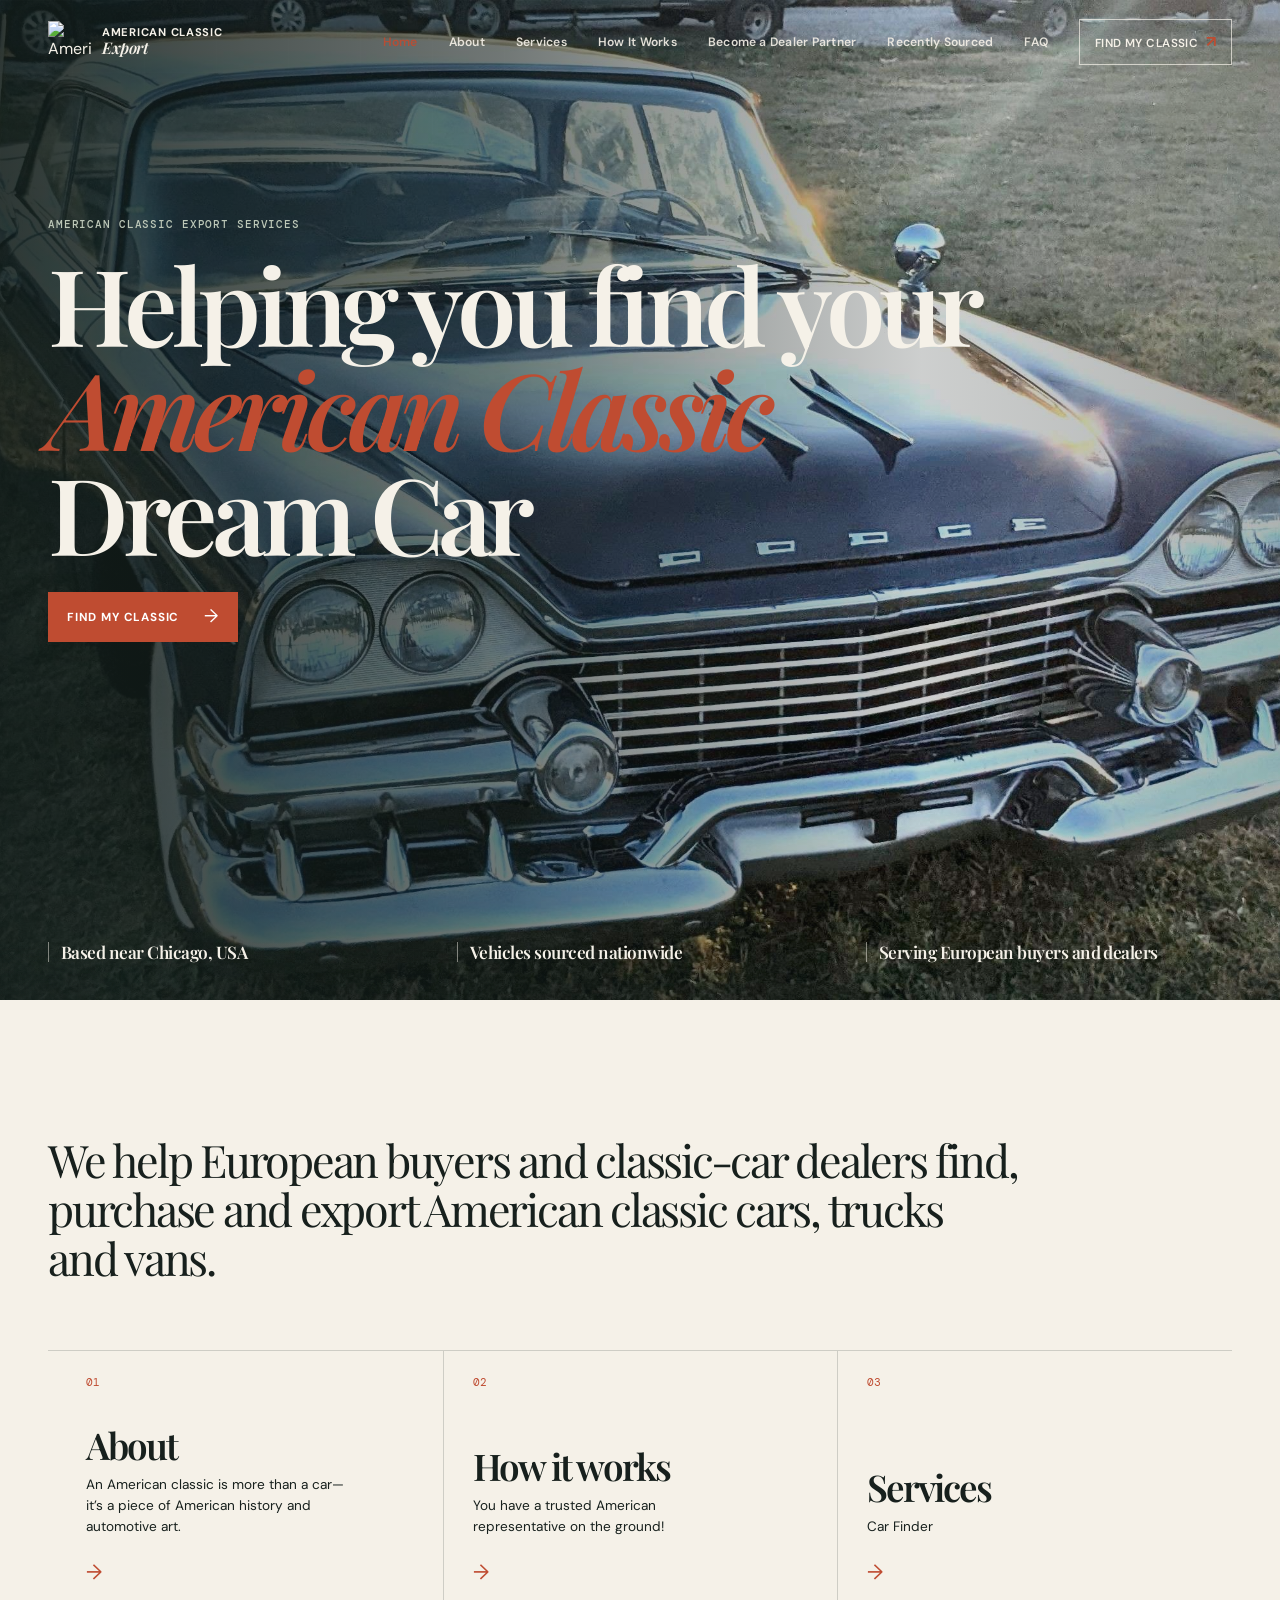
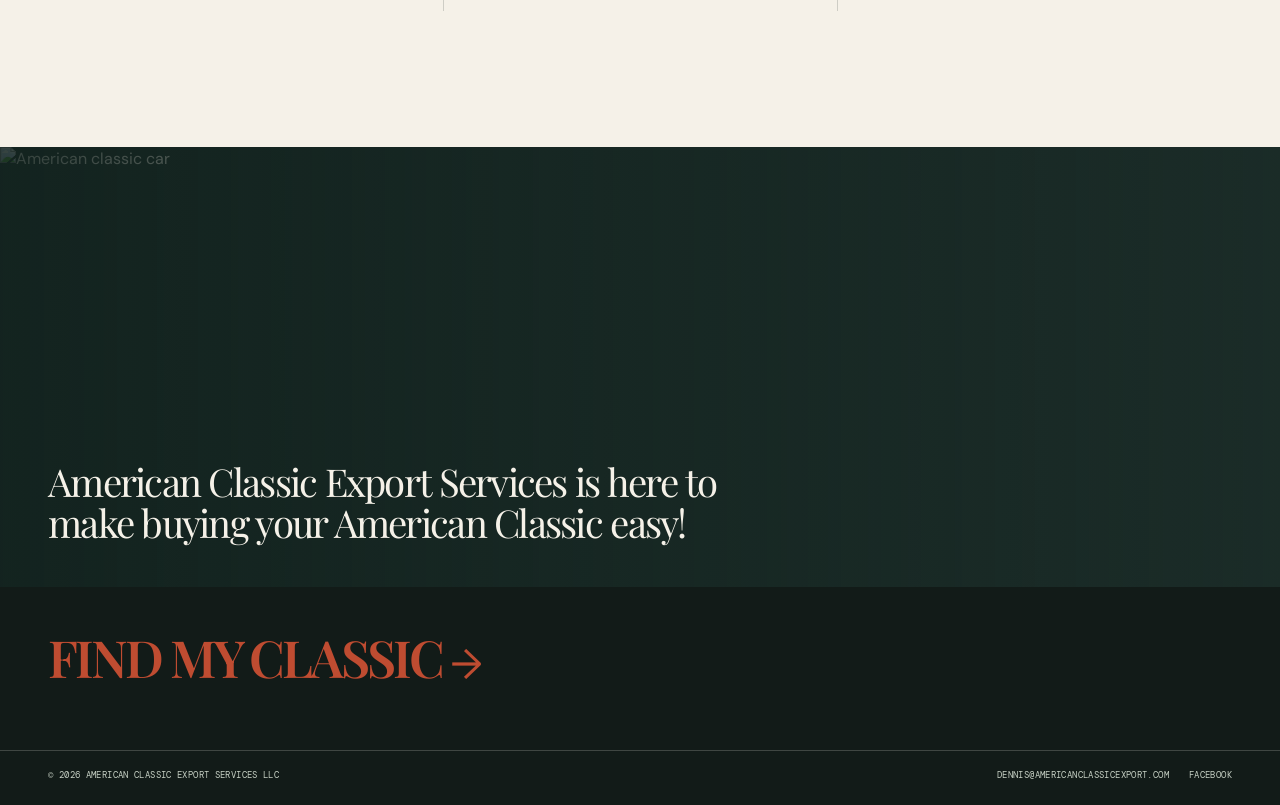
==== commit 8c59189b: "Add vector logo favicon" ====
--- a/index.html
+++ b/index.html
@@ -11,6 +11,7 @@
       href="https://fonts.googleapis.com/css2?family=DM+Mono:wght@400;500&family=DM+Sans:opsz,wght@9..40,400;9..40,500;9..40,600;9..40,700&family=Playfair+Display:ital,wght@0,600;0,700;0,800;1,600&display=swap"
       rel="stylesheet"
     />
+    <link rel="icon" href="assets/Vectorized.svg" type="image/svg+xml" />
     <link rel="stylesheet" href="styles.css" />
   </head>
   <body>
@@ -82,3 +83,5 @@
   </body>
 </html>
 
+
+
--- a/styles.css
+++ b/styles.css
@@ -42,9 +42,7 @@
 
 .site-header { align-items: center; color: var(--cream); display: flex; height: 84px; justify-content: space-between; left: 0; padding: 0 48px; position: absolute; right: 0; top: 0; z-index: 10; }
 .brand { align-items: center; display: inline-flex; gap: 11px; }
-.brand-mark { align-items: center; display: inline-flex; height: 41px; justify-content: center; width: 41px; }
-.brand-mark svg { fill: none; height: 100%; stroke: currentColor; stroke-width: 1.2; width: 100%; }
-.brand-mark text { fill: currentColor; font-family: var(--mono); font-size: 8px; letter-spacing: 0; stroke: none; }
+.brand-mark { display: block; height: 43px; object-fit: contain; width: 43px; }
 .brand-name { font-size: .7rem; font-weight: 700; letter-spacing: .065em; line-height: 1.15; text-transform: uppercase; }
 .brand-name em { display: block; font-family: var(--serif); font-size: 1rem; font-weight: 600; letter-spacing: -.03em; text-transform: none; }
 .main-nav { align-items: center; display: flex; gap: 31px; }
@@ -58,7 +56,7 @@
 .nav-toggle span { background: currentColor; display: block; height: 1px; margin: 5px 0; transition: transform .3s var(--ease); width: 25px; }
 
 .hero { background: var(--pine); color: var(--cream); display: flex; flex-direction: column; height: min(900px, 100svh); min-height: 760px; overflow: hidden; position: relative; }
-.hero-backdrop { animation: heroIn 1.3s var(--ease) both; background: linear-gradient(90deg, rgba(19,30,27,.88) 0%, rgba(19,30,27,.58) 39%, rgba(19,30,27,.16) 72%, rgba(19,30,27,.30) 100%), url("assets/_58%20Dodge%2022.jpeg") center 48% / cover no-repeat; inset: 0; position: absolute; transform: scale(1.06); }
+.hero-backdrop { animation: heroIn 1.3s var(--ease) both; background: linear-gradient(90deg, rgba(19,30,27,.88) 0%, rgba(19,30,27,.58) 39%, rgba(19,30,27,.16) 72%, rgba(19,30,27,.30) 100%), url("assets/58-Dodge.jpeg") center 48% / cover no-repeat; inset: 0; position: absolute; transform: scale(1.06); }
 @keyframes heroIn { to { transform: scale(1); } }
 .hero-grid { background-image: linear-gradient(rgba(255,255,255,.06) 1px, transparent 1px), linear-gradient(90deg, rgba(255,255,255,.06) 1px, transparent 1px); background-size: 72px 72px; inset: 0; mask-image: linear-gradient(to bottom, rgba(0,0,0,.7), transparent 65%); opacity: .28; position: absolute; }
 .hero-content { flex: 1; padding-bottom: 180px; padding-top: clamp(180px, 24vh, 238px); position: relative; }
@@ -330,7 +328,7 @@
 .main-nav > a.active:not(.nav-cta) { color: var(--rust); }
 .page-hero { align-items: end; background: linear-gradient(115deg, rgba(18,34,30,.98), rgba(22,45,40,.82)), url("assets/home-page-background.jpeg") center / cover; color: var(--cream); display: flex; min-height: 390px; padding: 130px 0 63px; }
 .page-hero h1 { font-size: clamp(4rem, 8vw, 7.5rem); margin: 0; max-width: 1020px; }
-.finder-hero { background-image: linear-gradient(115deg, rgba(18,34,30,.98), rgba(22,45,40,.58)), url("assets/_58%20Dodge%2022.jpeg"); }
+.finder-hero { background-image: linear-gradient(115deg, rgba(18,34,30,.98), rgba(22,45,40,.58)), url("assets/58-Dodge.jpeg"); }
 .dealer-hero { background-image: linear-gradient(115deg, rgba(18,34,30,.98), rgba(22,45,40,.58)), url("assets/yet-another-background-car.jpeg"); }
 .home-hero h1 { max-width: 980px; }
 .home-hero { height: 1000px; min-height: 1000px; }
